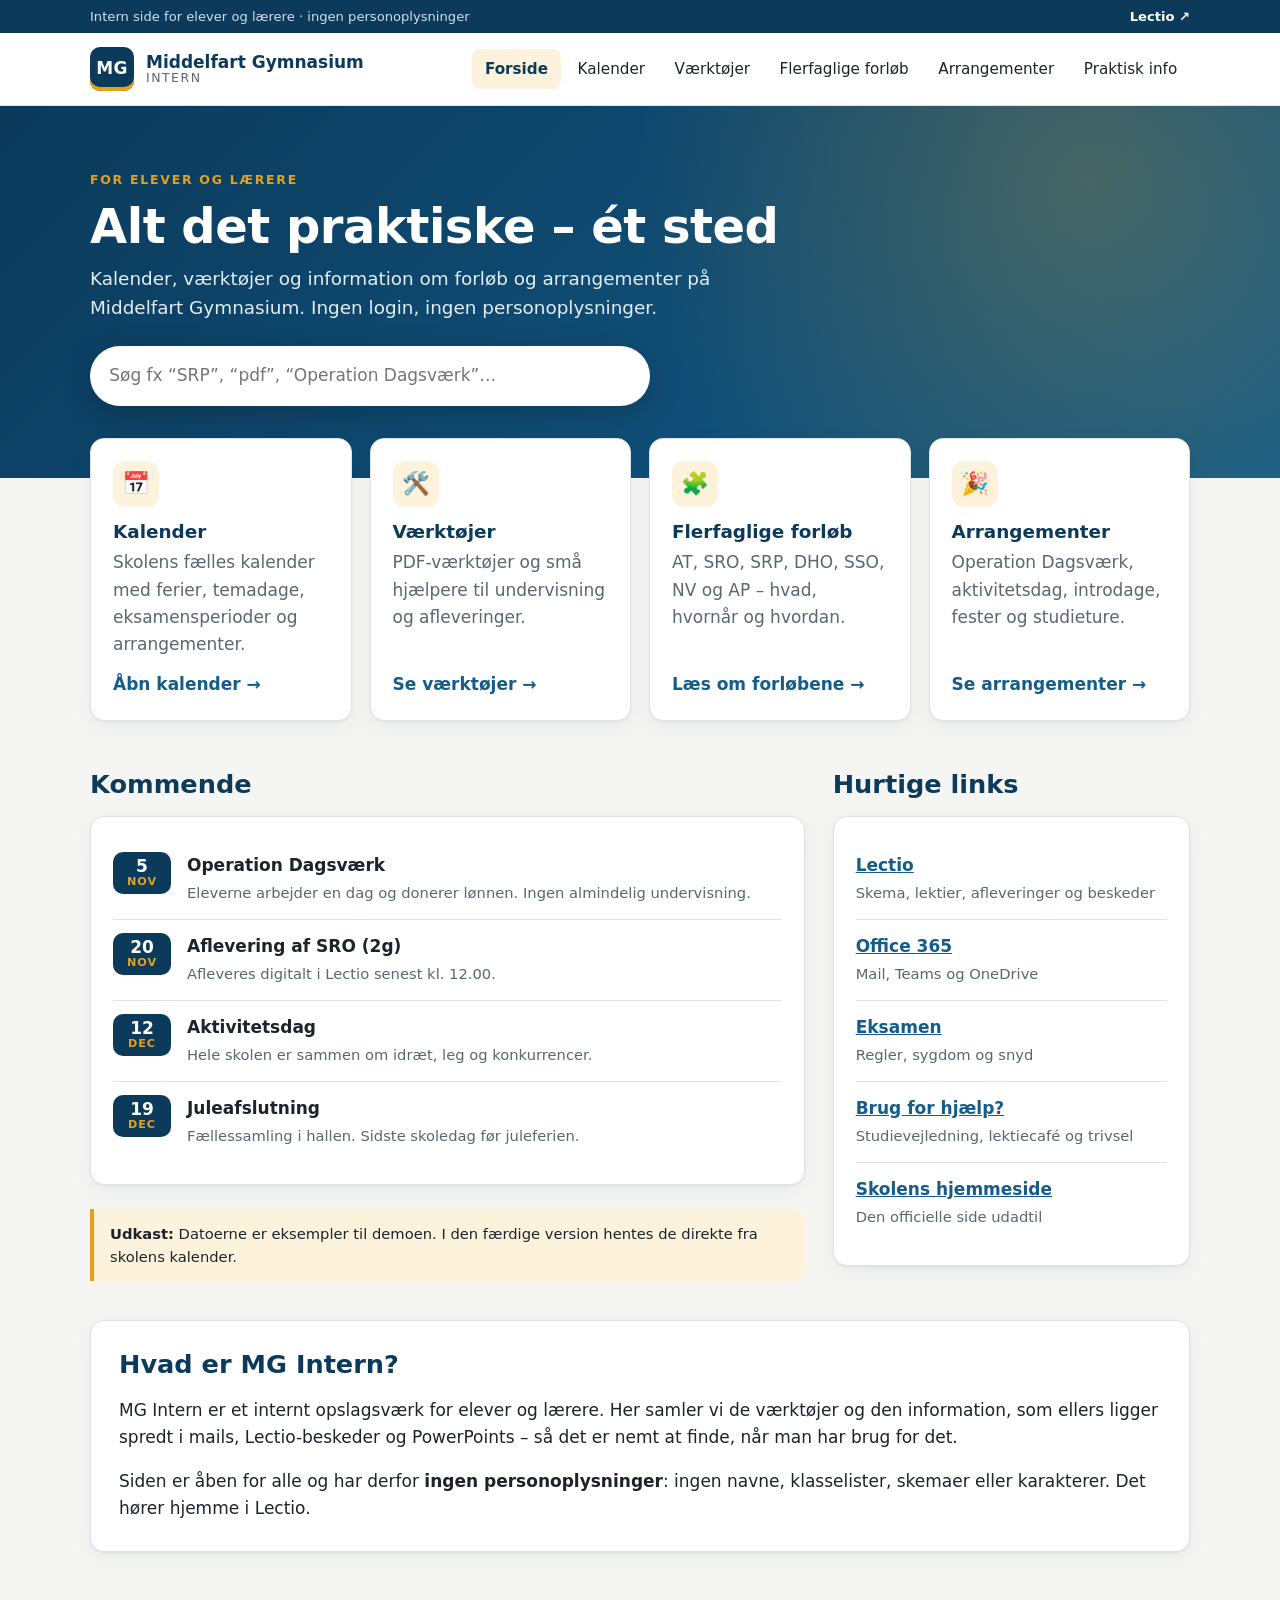
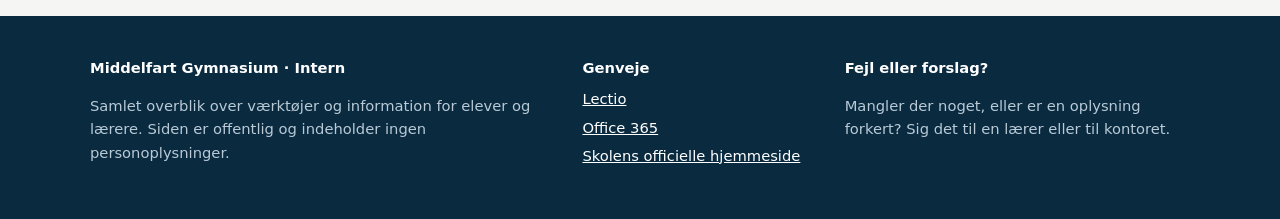
==== index.html @ ff239e22 "Tilføj MG Intern: statisk intern informations- og værktøjsside Forside med søgning, kalender (indlej" ====
<!doctype html>
<html lang="da">
<head>
  <meta charset="utf-8">
  <meta name="viewport" content="width=device-width, initial-scale=1">
  <title>MG Intern – Middelfart Gymnasium</title>
  <meta name="description" content="Intern overbliksside for elever og lærere på Middelfart Gymnasium.">
  <link rel="stylesheet" href="assets/style.css">
</head>
<body data-side="forside" data-root="">
  <div id="site-header"></div>

  <main>
    <section class="hero">
      <div class="wrap">
        <div class="kicker">For elever og lærere</div>
        <h1>Alt det praktiske – ét sted</h1>
        <p>Kalender, værktøjer og information om forløb og arrangementer på Middelfart Gymnasium. Ingen login, ingen personoplysninger.</p>
        <div class="soeg-boks">
          <input id="soeg" type="search" aria-label="Søg på siden" placeholder="Søg fx “SRP”, “pdf”, “Operation Dagsværk”…" autocomplete="off">
          <ul id="soeg-resultater" hidden></ul>
        </div>
      </div>
    </section>

    <div class="wrap">
      <div class="grid genveje">
        <a class="kort" href="sider/kalender.html">
          <div class="ikon" aria-hidden="true">📅</div>
          <h3>Kalender</h3>
          <p>Skolens fælles kalender med ferier, temadage, eksamensperioder og arrangementer.</p>
          <span class="mere">Åbn kalender →</span>
        </a>
        <a class="kort" href="sider/vaerktoejer.html">
          <div class="ikon" aria-hidden="true">🛠️</div>
          <h3>Værktøjer</h3>
          <p>PDF-værktøjer og små hjælpere til undervisning og afleveringer.</p>
          <span class="mere">Se værktøjer →</span>
        </a>
        <a class="kort" href="sider/forloeb.html">
          <div class="ikon" aria-hidden="true">🧩</div>
          <h3>Flerfaglige forløb</h3>
          <p>AT, SRO, SRP, DHO, SSO, NV og AP – hvad, hvornår og hvordan.</p>
          <span class="mere">Læs om forløbene →</span>
        </a>
        <a class="kort" href="sider/arrangementer.html">
          <div class="ikon" aria-hidden="true">🎉</div>
          <h3>Arrangementer</h3>
          <p>Operation Dagsværk, aktivitetsdag, introdage, fester og studieture.</p>
          <span class="mere">Se arrangementer →</span>
        </a>
      </div>

      <div class="to-kol" style="margin-top:8px">
        <section>
          <h2>Kommende</h2>
          <div class="kort">
            <ul class="liste">
              <li><div class="dato">5<small>nov</small></div><div><strong>Operation Dagsværk</strong><span>Eleverne arbejder en dag og donerer lønnen. Ingen almindelig undervisning.</span></div></li>
              <li><div class="dato">20<small>nov</small></div><div><strong>Aflevering af SRO (2g)</strong><span>Afleveres digitalt i Lectio senest kl. 12.00.</span></div></li>
              <li><div class="dato">12<small>dec</small></div><div><strong>Aktivitetsdag</strong><span>Hele skolen er sammen om idræt, leg og konkurrencer.</span></div></li>
              <li><div class="dato">19<small>dec</small></div><div><strong>Juleafslutning</strong><span>Fællessamling i hallen. Sidste skoledag før juleferien.</span></div></li>
            </ul>
          </div>
          <p class="udkast"><strong>Udkast:</strong> Datoerne er eksempler til demoen. I den færdige version hentes de direkte fra skolens kalender.</p>
        </section>

        <aside>
          <h2>Hurtige links</h2>
          <div class="kort">
            <ul class="liste">
              <li><div><strong><a data-link="lectio" href="#">Lectio</a></strong><span>Skema, lektier, afleveringer og beskeder</span></div></li>
              <li><div><strong><a data-link="office" href="#">Office 365</a></strong><span>Mail, Teams og OneDrive</span></div></li>
              <li><div><strong><a href="sider/praktisk.html#eksamen">Eksamen</a></strong><span>Regler, sygdom og snyd</span></div></li>
              <li><div><strong><a href="sider/praktisk.html#hjaelp">Brug for hjælp?</a></strong><span>Studievejledning, lektiecafé og trivsel</span></div></li>
              <li><div><strong><a data-link="skolensHjemmeside" href="#">Skolens hjemmeside</a></strong><span>Den officielle side udadtil</span></div></li>
            </ul>
          </div>
        </aside>
      </div>

      <section class="sektion">
        <h2>Hvad er MG Intern?</h2>
        <p>MG Intern er et internt opslagsværk for elever og lærere. Her samler vi de værktøjer og den information, som ellers ligger spredt i mails, Lectio-beskeder og PowerPoints – så det er nemt at finde, når man har brug for det.</p>
        <p>Siden er åben for alle og har derfor <strong>ingen personoplysninger</strong>: ingen navne, klasselister, skemaer eller karakterer. Det hører hjemme i Lectio.</p>
      </section>
    </div>
  </main>

  <div id="site-footer"></div>
  <script src="assets/config.js"></script>
  <script src="assets/site.js"></script>
</body>
</html>
---- assets/style.css ----
/* MG Intern – fælles styling. Farver samlet her, så de kan tilpasses skolens profil. */
:root {
  --primaer: #0b3a5b;      /* dyb blå */
  --primaer-2: #145c8a;
  --accent: #e4a11b;       /* varm gul accent */
  --accent-lys: #fdf3dd;
  --bg: #f5f6f4;
  --flade: #ffffff;
  --tekst: #1d2329;
  --daempet: #5b6670;
  --kant: #dfe3e6;
  --radius: 14px;
  --skygge: 0 1px 2px rgba(16, 35, 52, .06), 0 6px 20px rgba(16, 35, 52, .06);
  --font: system-ui, -apple-system, "Segoe UI", Roboto, "Helvetica Neue", Arial, sans-serif;
}

* { box-sizing: border-box; }
html { scroll-behavior: smooth; }
body {
  margin: 0;
  font-family: var(--font);
  font-size: 17px;
  line-height: 1.6;
  color: var(--tekst);
  background: var(--bg);
}
img { max-width: 100%; }
a { color: var(--primaer-2); }
a:hover { color: var(--primaer); }
h1, h2, h3 { line-height: 1.2; color: var(--primaer); }
h1 { font-size: clamp(2rem, 4vw, 3rem); margin: 0 0 .5rem; letter-spacing: -.01em; }
h2 { font-size: 1.6rem; margin: 2.5rem 0 1rem; }
h3 { font-size: 1.15rem; margin: 0 0 .4rem; }
:target { scroll-margin-top: 90px; }

.wrap { max-width: 1140px; margin: 0 auto; padding: 0 20px; }

/* Topbar + header */
.topbar { background: var(--primaer); color: #cfe0ec; font-size: .82rem; }
.topbar .wrap { display: flex; justify-content: space-between; gap: 1rem; padding-top: 6px; padding-bottom: 6px; }
.topbar a { color: #fff; text-decoration: none; font-weight: 600; }

.site-header {
  background: var(--flade);
  border-bottom: 1px solid var(--kant);
  position: sticky; top: 0; z-index: 10;
}
.header-inner { display: flex; align-items: center; justify-content: space-between; gap: 1rem; min-height: 72px; }
.brand { display: flex; align-items: center; gap: .75rem; text-decoration: none; color: var(--primaer); }
.brand-mark {
  display: grid; place-items: center;
  width: 44px; height: 44px; border-radius: 10px;
  background: var(--primaer); color: #fff; font-weight: 800; letter-spacing: .02em;
  box-shadow: inset 0 -4px 0 var(--accent);
}
.brand-text { display: flex; flex-direction: column; line-height: 1.1; }
.brand-text small { color: var(--daempet); font-size: .78rem; text-transform: uppercase; letter-spacing: .12em; }

nav ul { list-style: none; display: flex; gap: .25rem; margin: 0; padding: 0; }
nav a {
  display: block; padding: .5rem .8rem; border-radius: 8px;
  text-decoration: none; color: var(--tekst); font-weight: 500; font-size: .95rem;
}
nav a:hover { background: var(--bg); }
nav a[aria-current="page"] { color: var(--primaer); background: var(--accent-lys); font-weight: 700; }
.menu-toggle { display: none; }

@media (max-width: 900px) {
  .menu-toggle {
    display: block; background: var(--primaer); color: #fff; border: 0;
    padding: .55rem 1rem; border-radius: 8px; font: inherit; font-weight: 600; cursor: pointer;
  }
  nav { display: none; position: absolute; left: 0; right: 0; top: 100%; background: var(--flade); border-bottom: 1px solid var(--kant); }
  nav.open { display: block; }
  nav ul { flex-direction: column; padding: .5rem 20px 1rem; }
  .site-header .wrap { position: relative; }
  .topbar span { display: none; }
}

/* Hero */
.hero {
  background:
    radial-gradient(circle at 85% 20%, rgba(228,161,27,.25), transparent 40%),
    linear-gradient(135deg, var(--primaer), var(--primaer-2));
  color: #fff;
  padding: 64px 0 72px;
}
.hero h1 { color: #fff; }
.hero p { font-size: 1.15rem; max-width: 640px; color: #e2edf5; margin: 0 0 1.5rem; }
.hero.lille { padding: 40px 0 44px; }
.hero.lille p { margin-bottom: 0; }
.kicker { text-transform: uppercase; letter-spacing: .14em; font-size: .78rem; font-weight: 700; color: var(--accent); margin-bottom: .5rem; }

.soeg-boks { position: relative; max-width: 560px; }
.soeg-boks input {
  width: 100%; padding: 1rem 1.2rem; border-radius: 999px; border: 0;
  font: inherit; box-shadow: 0 8px 30px rgba(0,0,0,.2);
}
.soeg-boks input:focus { outline: 3px solid var(--accent); }
.soeg-boks ul {
  position: absolute; left: 0; right: 0; top: calc(100% + 8px); z-index: 5;
  list-style: none; margin: 0; padding: .4rem; background: var(--flade);
  border-radius: 12px; box-shadow: var(--skygge);
}
.soeg-boks li a, .soeg-boks li.tom { display: block; padding: .55rem .8rem; border-radius: 8px; color: var(--tekst); text-decoration: none; }
.soeg-boks li a:hover { background: var(--accent-lys); }
.soeg-boks li.tom { color: var(--daempet); }

main { padding-bottom: 64px; }

/* Kort */
.grid { display: grid; gap: 18px; grid-template-columns: repeat(auto-fill, minmax(250px, 1fr)); }
.grid.to { grid-template-columns: repeat(auto-fill, minmax(380px, 1fr)); }
@media (max-width: 480px) { .grid.to { grid-template-columns: 1fr; } }
.kort {
  background: var(--flade); border: 1px solid var(--kant); border-radius: var(--radius);
  padding: 22px; box-shadow: var(--skygge); display: flex; flex-direction: column;
}
.kort p { margin: 0 0 .8rem; color: var(--daempet); }
.kort p:last-child { margin-bottom: 0; }
a.kort { text-decoration: none; color: inherit; transition: transform .15s, border-color .15s; }
a.kort:hover { transform: translateY(-3px); border-color: var(--primaer-2); }
.kort .ikon {
  width: 46px; height: 46px; border-radius: 12px; display: grid; place-items: center;
  background: var(--accent-lys); font-size: 1.4rem; margin-bottom: .9rem;
}
.kort .mere { margin-top: auto; font-weight: 600; color: var(--primaer-2); }
.genveje { margin-top: -40px; }

.tag {
  display: inline-block; font-size: .75rem; font-weight: 700; letter-spacing: .04em;
  padding: .15rem .55rem; border-radius: 999px; background: var(--bg); color: var(--primaer);
  margin: 0 .3rem .5rem 0;
}
.tag.stx { background: #e3eef7; }
.tag.hf { background: #e7f3e8; color: #1f5b2a; }
.tag.alle { background: var(--accent-lys); color: #7a5300; }

/* Indhold */
.sektion { background: var(--flade); border: 1px solid var(--kant); border-radius: var(--radius); padding: 28px; margin-top: 24px; box-shadow: var(--skygge); }
.sektion h2 { margin-top: 0; }
.sektion > :last-child { margin-bottom: 0; }
.to-kol { display: grid; grid-template-columns: 2fr 1fr; gap: 28px; }
@media (max-width: 800px) { .to-kol { grid-template-columns: 1fr; } }
.faktaboks { background: var(--accent-lys); border-radius: 12px; padding: 18px 20px; font-size: .95rem; }
.faktaboks h3 { margin-bottom: .6rem; }
.faktaboks dl { margin: 0; display: grid; grid-template-columns: auto 1fr; gap: .3rem 1rem; }
.faktaboks dt { font-weight: 700; }
.faktaboks dd { margin: 0; }
ol.trin { counter-reset: trin; list-style: none; padding: 0; }
ol.trin li { counter-increment: trin; position: relative; padding-left: 2.6rem; margin-bottom: .8rem; }
ol.trin li::before {
  content: counter(trin); position: absolute; left: 0; top: 0;
  width: 1.8rem; height: 1.8rem; border-radius: 50%; display: grid; place-items: center;
  background: var(--primaer); color: #fff; font-size: .85rem; font-weight: 700;
}

.side-nav { display: flex; flex-wrap: wrap; gap: .5rem; margin: 24px 0 0; padding: 0; list-style: none; }
.side-nav a {
  display: block; padding: .4rem .9rem; border-radius: 999px; background: var(--flade);
  border: 1px solid var(--kant); text-decoration: none; font-size: .9rem; color: var(--tekst);
}
.side-nav a:hover { border-color: var(--primaer-2); }

.knap {
  display: inline-block; background: var(--accent); color: #241a00; font-weight: 700;
  padding: .7rem 1.2rem; border-radius: 10px; text-decoration: none;
}
.knap:hover { background: #f0b336; color: #241a00; }
.knap.sekundaer { background: var(--primaer); color: #fff; }
.knap.sekundaer:hover { background: var(--primaer-2); color: #fff; }

.udkast {
  border-left: 4px solid var(--accent); background: var(--accent-lys);
  padding: .8rem 1rem; border-radius: 0 10px 10px 0; font-size: .92rem; margin-top: 24px;
}

/* Tidslinje / kommende */
.liste { list-style: none; margin: 0; padding: 0; }
.liste li { display: flex; gap: 1rem; align-items: flex-start; padding: .8rem 0; border-bottom: 1px solid var(--kant); }
.liste li:last-child { border-bottom: 0; }
.dato {
  flex: 0 0 58px; text-align: center; border-radius: 10px; background: var(--primaer); color: #fff;
  padding: .35rem 0; line-height: 1.1; font-weight: 700;
}
.dato small { display: block; font-size: .7rem; text-transform: uppercase; letter-spacing: .08em; color: var(--accent); }
.liste strong { display: block; }
.liste span { color: var(--daempet); font-size: .92rem; }

/* Kalender */
.kalender-ramme { border-radius: var(--radius); overflow: hidden; border: 1px solid var(--kant); background: var(--flade); box-shadow: var(--skygge); }
.kalender-ramme iframe { display: block; width: 100%; height: 75vh; min-height: 560px; border: 0; }
.kalender-bar { display: flex; flex-wrap: wrap; justify-content: space-between; align-items: center; gap: 1rem; margin: 24px 0 16px; }

/* Footer */
.site-footer { background: #0a2a40; color: #b9cad6; padding: 40px 0; font-size: .92rem; }
.site-footer strong { color: #fff; display: block; margin-bottom: .5rem; }
.site-footer a { color: #fff; }
.site-footer ul { list-style: none; padding: 0; margin: 0; }
.site-footer li { margin-bottom: .3rem; }
.footer-grid { display: grid; grid-template-columns: 2fr 1fr 1.5fr; gap: 32px; }
@media (max-width: 800px) { .footer-grid { grid-template-columns: 1fr; } }
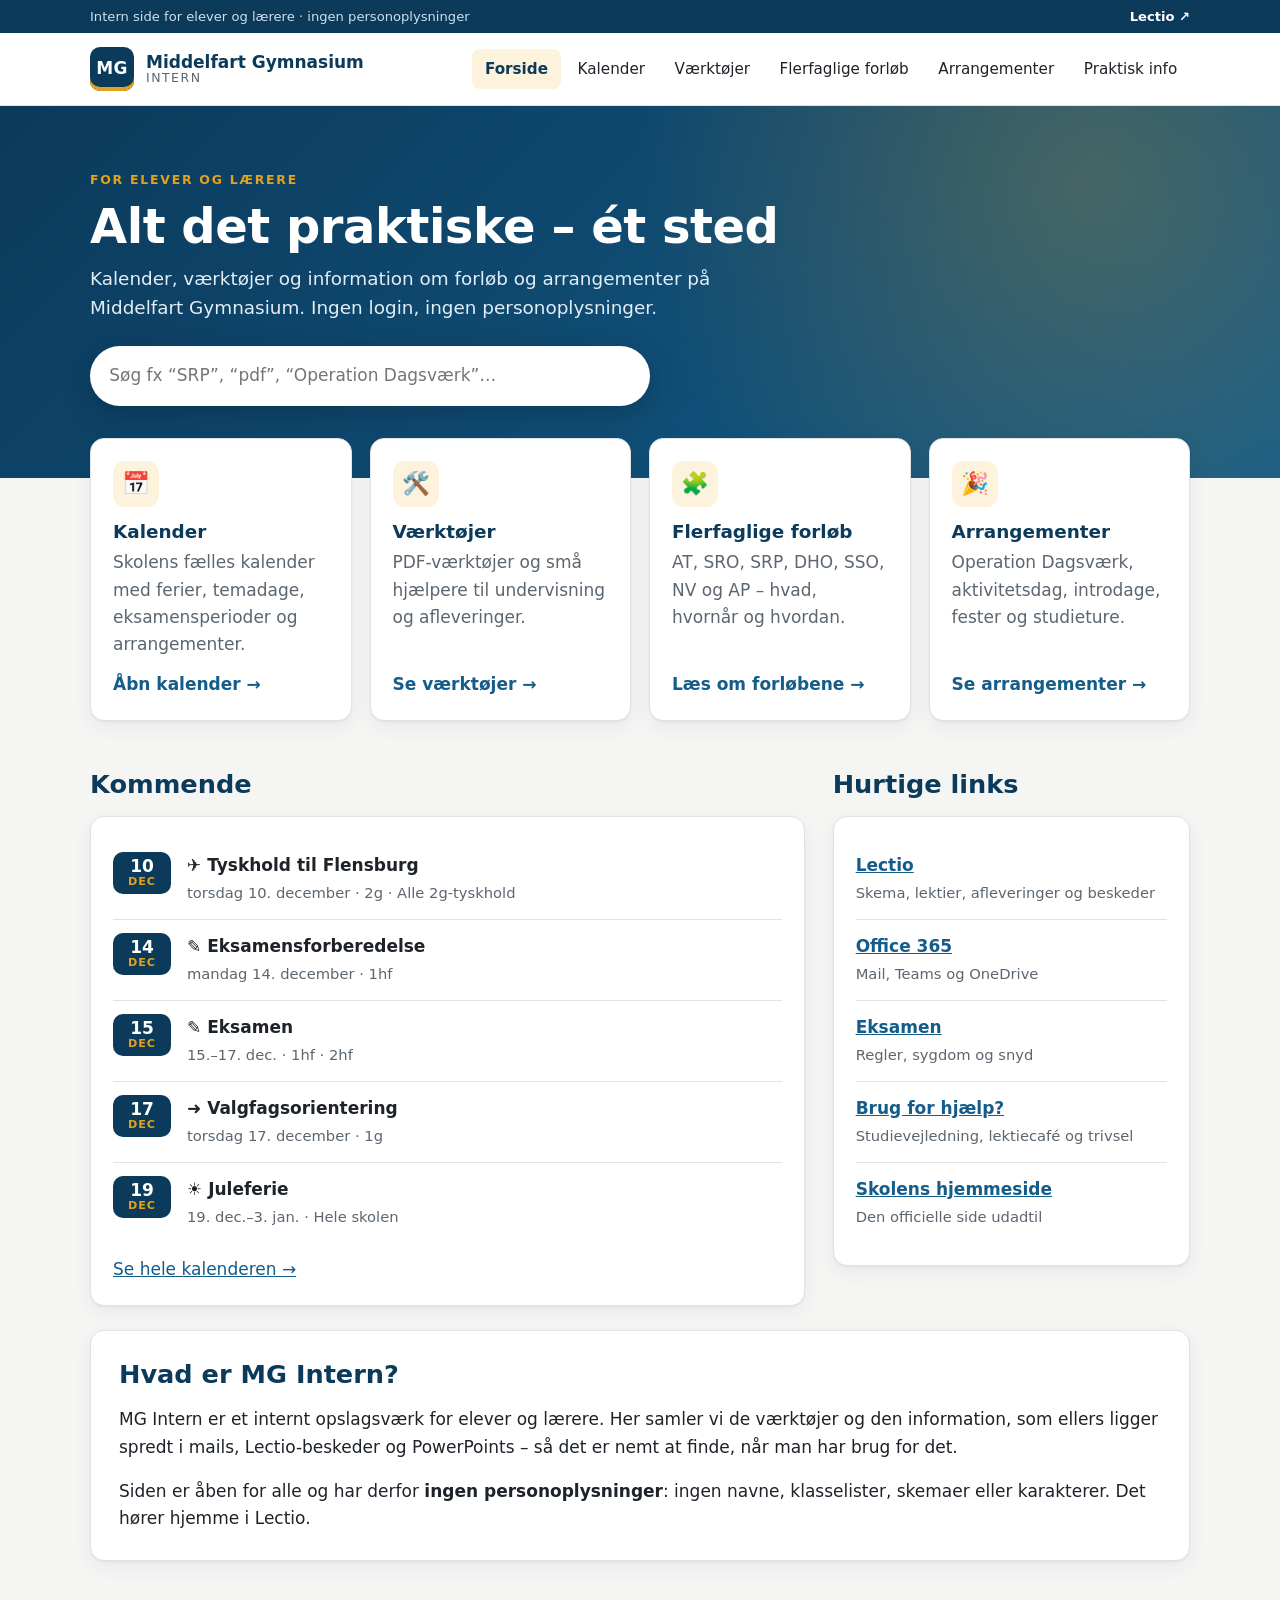
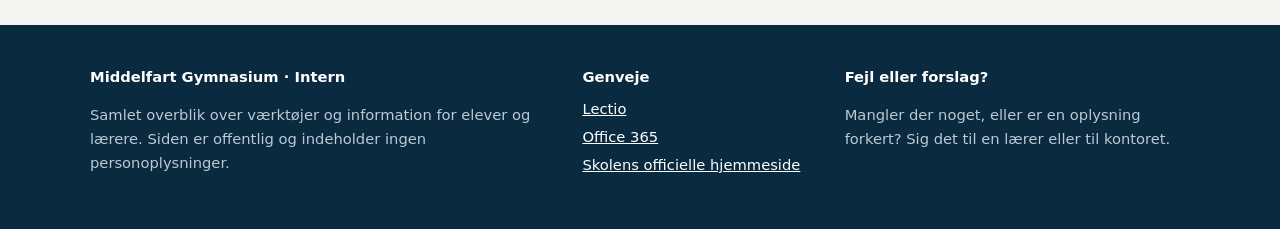
==== commit 6153d581: "Byg skolekalenderen ind i siden i stedet for iframe Kalenderen vises nu i MG Interns eget design ud " ====
--- a/index.html
+++ b/index.html
@@ -55,14 +55,9 @@
         <section>
           <h2>Kommende</h2>
           <div class="kort">
-            <ul class="liste">
-              <li><div class="dato">5<small>nov</small></div><div><strong>Operation Dagsværk</strong><span>Eleverne arbejder en dag og donerer lønnen. Ingen almindelig undervisning.</span></div></li>
-              <li><div class="dato">20<small>nov</small></div><div><strong>Aflevering af SRO (2g)</strong><span>Afleveres digitalt i Lectio senest kl. 12.00.</span></div></li>
-              <li><div class="dato">12<small>dec</small></div><div><strong>Aktivitetsdag</strong><span>Hele skolen er sammen om idræt, leg og konkurrencer.</span></div></li>
-              <li><div class="dato">19<small>dec</small></div><div><strong>Juleafslutning</strong><span>Fællessamling i hallen. Sidste skoledag før juleferien.</span></div></li>
-            </ul>
+            <ul class="liste" data-kal-kommende="5"></ul>
+            <p style="margin:.8rem 0 0"><a href="sider/kalender.html">Se hele kalenderen →</a></p>
           </div>
-          <p class="udkast"><strong>Udkast:</strong> Datoerne er eksempler til demoen. I den færdige version hentes de direkte fra skolens kalender.</p>
         </section>
 
         <aside>
@@ -89,6 +84,8 @@
 
   <div id="site-footer"></div>
   <script src="assets/config.js"></script>
+  <script src="assets/kalender-data.js"></script>
   <script src="assets/site.js"></script>
+  <script src="assets/kalender.js"></script>
 </body>
 </html>
--- a/assets/style.css
+++ b/assets/style.css
@@ -200,3 +200,81 @@
 .site-footer li { margin-bottom: .3rem; }
 .footer-grid { display: grid; grid-template-columns: 2fr 1fr 1.5fr; gap: 32px; }
 @media (max-width: 800px) { .footer-grid { grid-template-columns: 1fr; } }
+
+/* Kalender */
+.kal-panel {
+  background: var(--flade); border: 1px solid var(--kant); border-radius: var(--radius);
+  padding: 18px 22px; margin-top: 24px; box-shadow: var(--skygge);
+
+}
+.kal-raekke { display: flex; flex-wrap: wrap; align-items: center; gap: .5rem 1rem; margin-bottom: .7rem; }
+.kal-label { font-size: .75rem; font-weight: 700; text-transform: uppercase; letter-spacing: .1em; color: var(--daempet); width: 3rem; }
+.kal-knapper { display: flex; flex-wrap: wrap; gap: .35rem; }
+.kal-knapper button {
+  font: inherit; font-size: .88rem; padding: .35rem .8rem; border-radius: 999px; cursor: pointer;
+  border: 1px solid var(--kant); background: var(--flade); color: var(--tekst);
+}
+.kal-knapper button:hover { border-color: var(--primaer-2); }
+.kal-knapper button[aria-pressed="true"] { background: var(--primaer); border-color: var(--primaer); color: #fff; font-weight: 600; }
+.kal-visning { margin-left: auto; }
+.kal-typer button { font-size: .8rem; }
+.kal-typer button[aria-pressed="true"] { background: var(--f); border-color: var(--k); color: var(--tekst); }
+.kal-typer button[aria-pressed="false"] { opacity: .55; text-decoration: line-through; }
+.kal-bund { justify-content: space-between; margin-bottom: 0; }
+.kal-check { font-size: .9rem; display: flex; gap: .4rem; align-items: center; cursor: pointer; }
+.kal-handlinger .knap { border: 0; cursor: pointer; font: inherit; font-weight: 700; font-size: .85rem; padding: .5rem .9rem; }
+.kal-status { margin: .8rem 0 0; padding-top: .7rem; border-top: 1px solid var(--kant); font-size: .92rem; color: var(--daempet); }
+.kal-status strong { color: var(--tekst); }
+@media (max-width: 700px) {
+  .kal-panel { padding: 14px; }
+  .kal-label { width: 100%; }
+  .kal-visning { margin-left: 0; }
+}
+
+.kal-forbi-knap, .kal-maanedbar button {
+  font: inherit; font-size: .9rem; cursor: pointer; border-radius: 999px;
+  border: 1px dashed var(--kant); background: transparent; color: var(--primaer-2); padding: .45rem 1rem; margin-top: 20px;
+}
+.kal-maaned h2 { margin: 2rem 0 .6rem; font-size: 1.35rem; }
+.kal-noter { margin: -.2rem 0 .6rem; color: var(--daempet); font-size: .9rem; font-style: italic; }
+.kal-liste { list-style: none; margin: 0; padding: 0; background: var(--flade); border: 1px solid var(--kant); border-radius: var(--radius); overflow: hidden; box-shadow: var(--skygge); }
+.kal-liste li {
+  display: grid; grid-template-columns: 54px 1fr auto; gap: 1rem; align-items: center;
+  padding: .7rem 1rem .7rem .8rem; border-bottom: 1px solid var(--kant); border-left: 5px solid var(--k);
+}
+.kal-liste li:last-child { border-bottom: 0; }
+.kal-liste li.forbi { opacity: .5; }
+.kal-liste li.nu { background: var(--accent-lys); }
+.kal-dag { text-align: center; line-height: 1.05; }
+.kal-dag strong { display: block; font-size: 1.35rem; color: var(--primaer); }
+.kal-dag small { text-transform: uppercase; font-size: .7rem; letter-spacing: .08em; color: var(--daempet); }
+.kal-tekst strong { display: block; }
+.kal-tekst span { font-size: .88rem; color: var(--daempet); }
+.kal-type { font-size: .72rem; font-weight: 600; padding: .2rem .6rem; border-radius: 999px; background: var(--f); color: var(--tekst); white-space: nowrap; }
+@media (max-width: 600px) { .kal-type { display: none; } .kal-liste li { grid-template-columns: 44px 1fr; } }
+.kal-tom { color: var(--daempet); margin-top: 2rem; }
+
+.kal-maanedbar { display: flex; align-items: center; gap: .6rem; margin: 1.5rem 0 .8rem; }
+.kal-maanedbar h2 { margin: 0; min-width: 11rem; text-align: center; font-size: 1.35rem; }
+.kal-maanedbar button { margin: 0; border-style: solid; padding: .35rem .85rem; }
+.kal-idag-knap { margin-left: auto !important; }
+.kal-gitter { background: var(--flade); border: 1px solid var(--kant); border-radius: var(--radius); overflow: hidden; box-shadow: var(--skygge); }
+.kal-ugedage, .kal-uge { display: grid; grid-template-columns: repeat(5, 1fr) .55fr .55fr; }
+.kal-ugedage div { padding: .5rem; font-size: .75rem; font-weight: 700; text-transform: uppercase; letter-spacing: .08em; color: var(--daempet); border-bottom: 1px solid var(--kant); }
+.kal-celle { min-height: 110px; padding: .35rem; border-right: 1px solid var(--kant); border-bottom: 1px solid var(--kant); overflow: hidden; }
+.kal-uge:last-child .kal-celle { border-bottom: 0; }
+.kal-celle:nth-child(7) { border-right: 0; }
+.kal-celle.weekend { background: #fafbfa; }
+.kal-celle.anden { background: var(--bg); }
+.kal-celle.anden .kal-nr { opacity: .35; }
+.kal-nr { display: inline-block; font-size: .8rem; font-weight: 700; color: var(--daempet); margin-bottom: .2rem; padding: 0 .3rem; border-radius: 6px; }
+.kal-celle.idag .kal-nr { background: var(--accent); color: #241a00; }
+.kal-chip {
+  font-size: .74rem; line-height: 1.25; padding: .2rem .4rem; margin-bottom: .2rem; border-radius: 6px;
+  background: var(--f); border-left: 3px solid var(--k);
+}
+.kal-chip em { font-style: normal; opacity: .7; font-size: .68rem; }
+@media (max-width: 700px) {
+  .kal-gitter { overflow-x: auto; }
+  .kal-ugedage, .kal-uge { min-width: 640px; }
+}
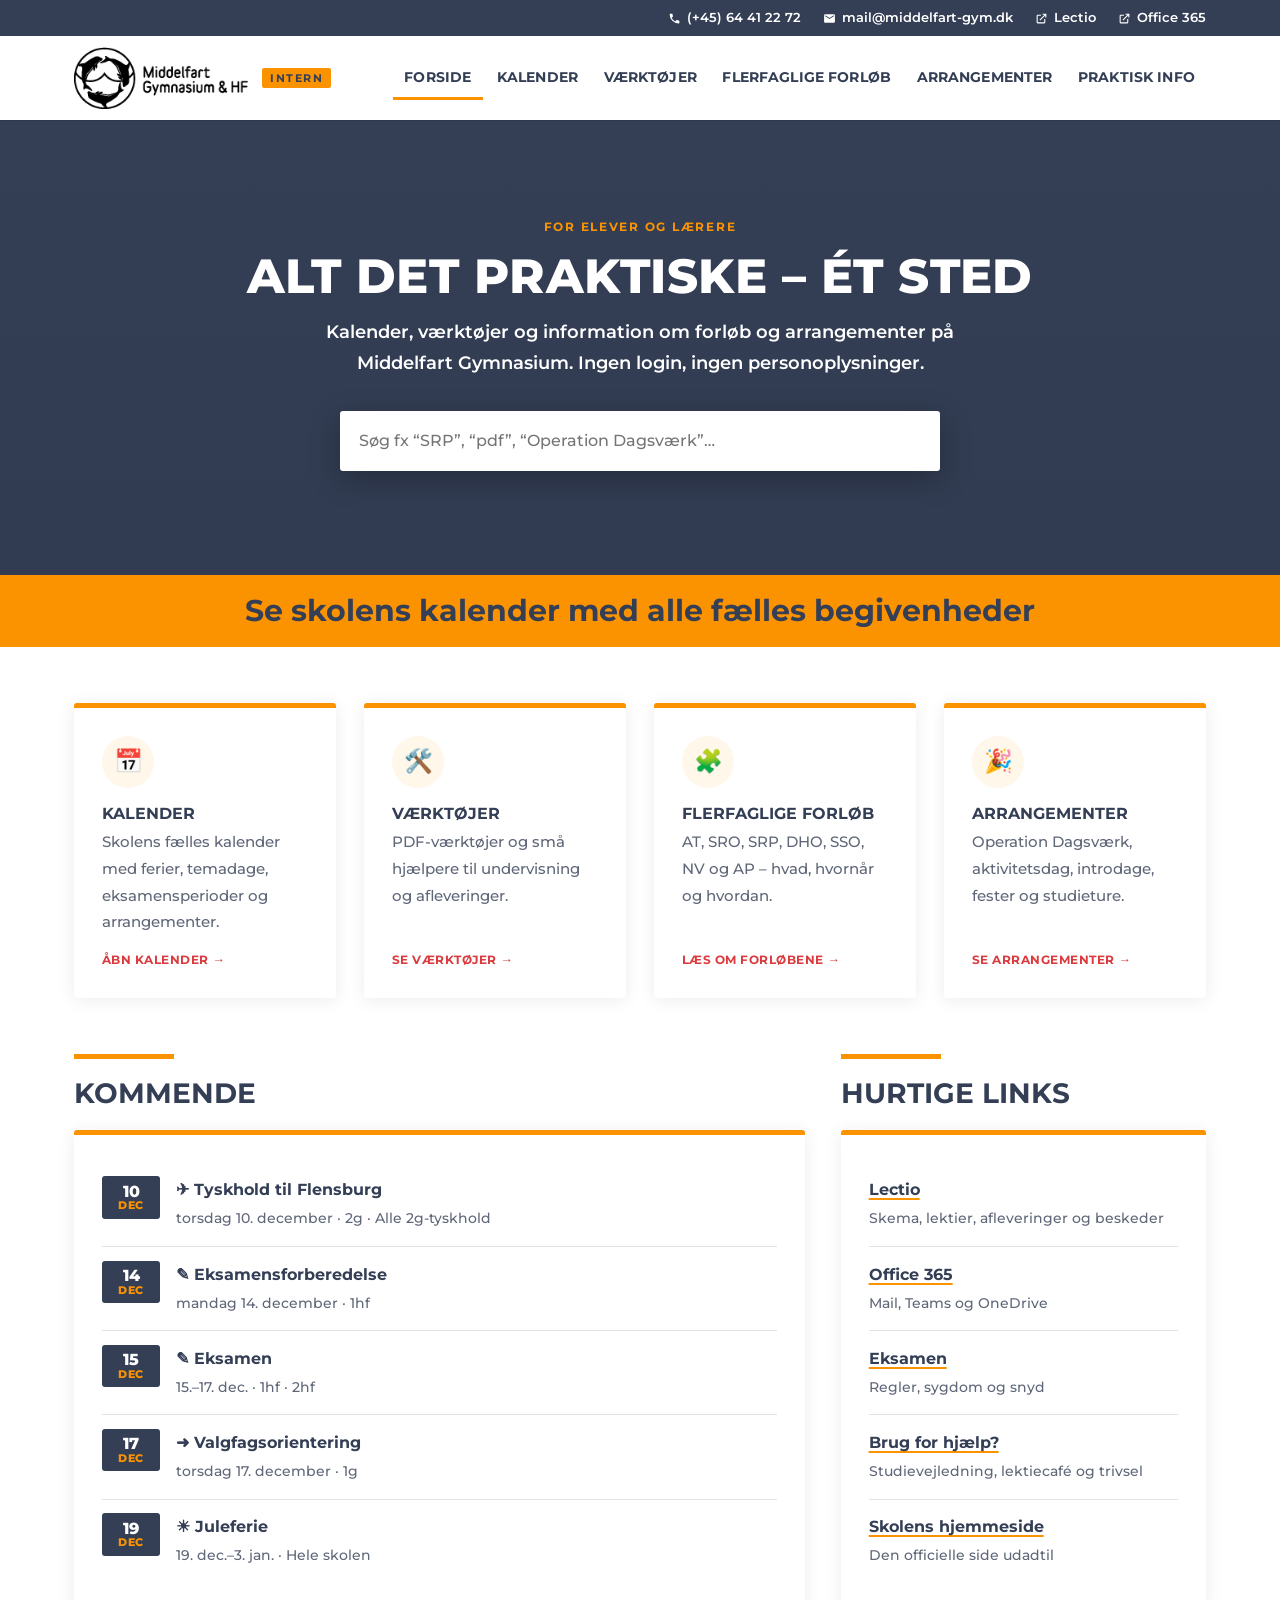
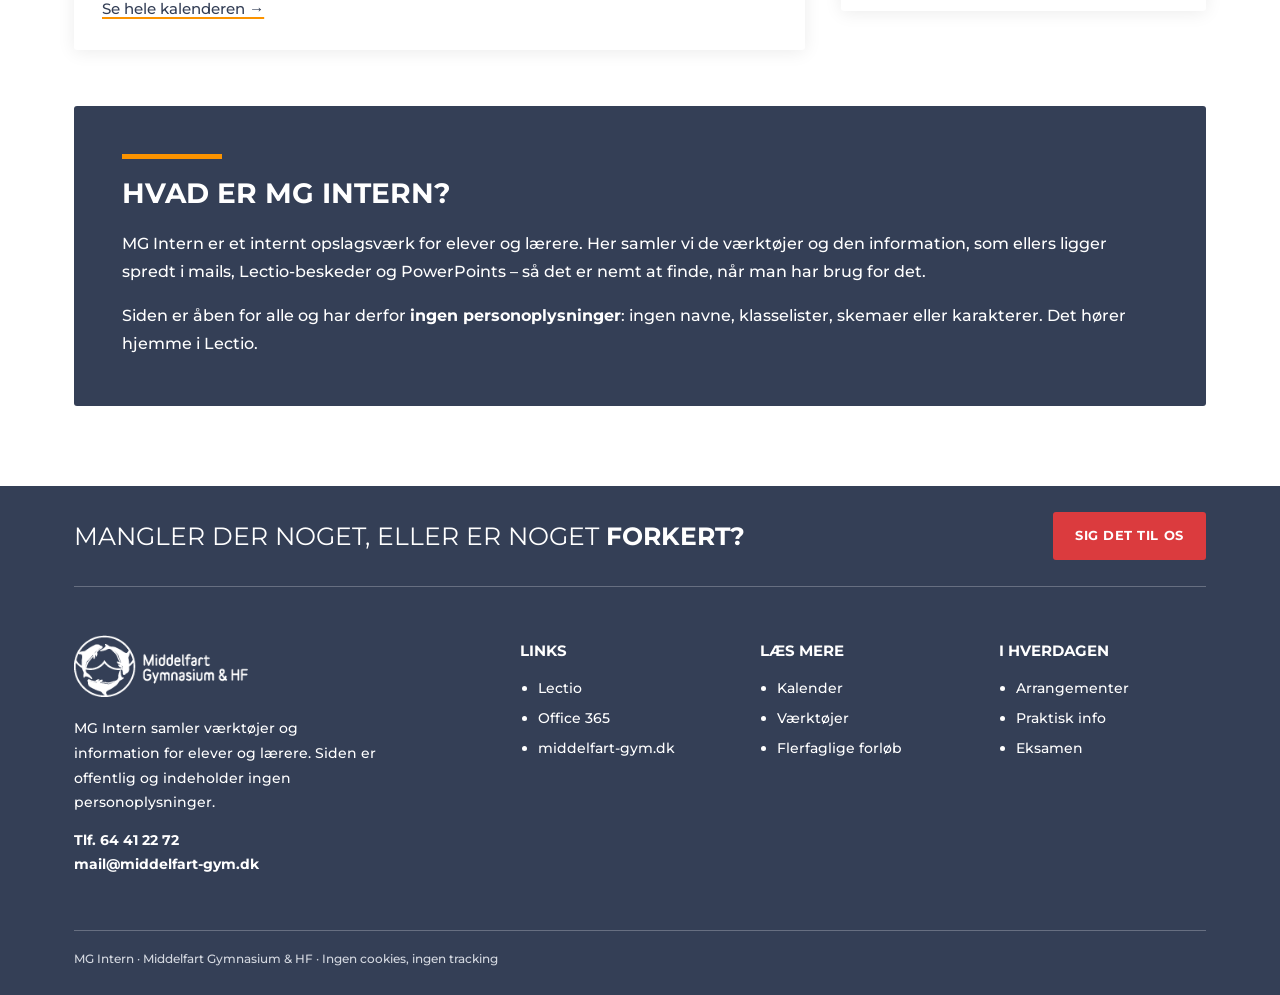
==== commit f6cbb813: "Giv siden middelfart-gym.dk's udseende Logo, Montserrat (lokal, OFL), skolens farver, versalmenu, to" ====
--- a/index.html
+++ b/index.html
@@ -22,6 +22,8 @@
         </div>
       </div>
     </section>
+
+    <a class="baand" href="sider/kalender.html"><div class="wrap"><strong>Se skolens kalender med alle fælles begivenheder</strong></div></a>
 
     <div class="wrap">
       <div class="grid genveje">
@@ -74,7 +76,7 @@
         </aside>
       </div>
 
-      <section class="sektion">
+      <section class="sektion blaa">
         <h2>Hvad er MG Intern?</h2>
         <p>MG Intern er et internt opslagsværk for elever og lærere. Her samler vi de værktøjer og den information, som ellers ligger spredt i mails, Lectio-beskeder og PowerPoints – så det er nemt at finde, når man har brug for det.</p>
         <p>Siden er åben for alle og har derfor <strong>ingen personoplysninger</strong>: ingen navne, klasselister, skemaer eller karakterer. Det hører hjemme i Lectio.</p>
--- a/assets/style.css
+++ b/assets/style.css
@@ -1,17 +1,33 @@
-/* MG Intern – fælles styling. Farver samlet her, så de kan tilpasses skolens profil. */
+/* MG Intern – fælles styling.
+   Udseendet følger middelfart-gym.dk: Montserrat, mørkeblå/orange/rød, store versal-overskrifter
+   med en orange streg over. Farver samlet her som CSS-variabler. */
+
+/* Montserrat (SIL Open Font License, se assets/fonts/OFL-Montserrat.txt) – ligger lokalt, ingen eksterne fonte. */
+@font-face {
+  font-family: "Montserrat"; font-style: normal; font-weight: 400 800; font-display: swap;
+  src: url("fonts/montserrat.woff2") format("woff2");
+}
+@font-face {
+  font-family: "Montserrat"; font-style: italic; font-weight: 400 800; font-display: swap;
+  src: url("fonts/montserrat-italic.woff2") format("woff2");
+}
+
 :root {
-  --primaer: #0b3a5b;      /* dyb blå */
-  --primaer-2: #145c8a;
-  --accent: #e4a11b;       /* varm gul accent */
-  --accent-lys: #fdf3dd;
-  --bg: #f5f6f4;
+  --primaer: #343f56;      /* MG mørkeblå */
+  --primaer-2: #4a5873;
+  --primaer-moerk: #2b3447;
+  --accent: #fb9300;       /* MG orange */
+  --accent-lys: #fff8ea;   /* MG creme */
+  --roed: #db3b3e;         /* MG rød (lidt mørkere end #f54748 af hensyn til kontrast) */
+  --roed-hover: #c22f32;
+  --bg: #ffffff;
   --flade: #ffffff;
-  --tekst: #1d2329;
-  --daempet: #5b6670;
-  --kant: #dfe3e6;
-  --radius: 14px;
-  --skygge: 0 1px 2px rgba(16, 35, 52, .06), 0 6px 20px rgba(16, 35, 52, .06);
-  --font: system-ui, -apple-system, "Segoe UI", Roboto, "Helvetica Neue", Arial, sans-serif;
+  --tekst: #343f56;
+  --daempet: #5f6778;
+  --kant: #e2e2e2;
+  --radius: 3px;
+  --skygge: 0 2px 18px rgba(0, 0, 0, .08);
+  --font: "Montserrat", Helvetica, Arial, Lucida, sans-serif;
 }
 
 * { box-sizing: border-box; }
@@ -19,187 +35,234 @@
 body {
   margin: 0;
   font-family: var(--font);
-  font-size: 17px;
-  line-height: 1.6;
+  font-size: 16px;
+  font-weight: 500;
+  line-height: 1.75;
   color: var(--tekst);
   background: var(--bg);
 }
 img { max-width: 100%; }
-a { color: var(--primaer-2); }
-a:hover { color: var(--primaer); }
-h1, h2, h3 { line-height: 1.2; color: var(--primaer); }
-h1 { font-size: clamp(2rem, 4vw, 3rem); margin: 0 0 .5rem; letter-spacing: -.01em; }
-h2 { font-size: 1.6rem; margin: 2.5rem 0 1rem; }
-h3 { font-size: 1.15rem; margin: 0 0 .4rem; }
-:target { scroll-margin-top: 90px; }
-
-.wrap { max-width: 1140px; margin: 0 auto; padding: 0 20px; }
+a { color: var(--primaer); text-decoration-color: var(--accent); text-decoration-thickness: 2px; text-underline-offset: 3px; }
+a:hover { color: var(--roed); }
+h1, h2, h3 { line-height: 1.2; color: var(--primaer); font-weight: 700; }
+h1 { font-size: clamp(2rem, 4.5vw, 3rem); margin: 0 0 .75rem; text-transform: uppercase; letter-spacing: .01em; }
+h2 { font-size: clamp(1.4rem, 2.6vw, 1.75rem); margin: 3rem 0 1.2rem; text-transform: uppercase; }
+h2::before {
+  content: ""; display: block; width: 100px; height: 5px; background: var(--accent); margin-bottom: 1.1rem;
+}
+h3 { font-size: 1.1rem; margin: 0 0 .4rem; }
+:target { scroll-margin-top: 100px; }
+:focus-visible { outline: 3px solid var(--accent); outline-offset: 2px; }
+
+.wrap { max-width: 1180px; margin: 0 auto; padding: 0 24px; }
 
 /* Topbar + header */
-.topbar { background: var(--primaer); color: #cfe0ec; font-size: .82rem; }
-.topbar .wrap { display: flex; justify-content: space-between; gap: 1rem; padding-top: 6px; padding-bottom: 6px; }
-.topbar a { color: #fff; text-decoration: none; font-weight: 600; }
+.topbar { background: var(--primaer); color: #fff; font-size: .8rem; font-weight: 600; }
+.topbar .wrap { display: flex; justify-content: flex-end; flex-wrap: wrap; gap: .3rem 1.4rem; padding-top: 7px; padding-bottom: 7px; }
+.topbar a { color: #fff; text-decoration: none; display: inline-flex; align-items: center; gap: .35rem; }
+.topbar a:hover { color: var(--accent); }
+.topbar svg { width: 13px; height: 13px; fill: currentColor; }
 
 .site-header {
   background: var(--flade);
-  border-bottom: 1px solid var(--kant);
+  box-shadow: 0 1px 0 rgba(0,0,0,.1);
   position: sticky; top: 0; z-index: 10;
 }
-.header-inner { display: flex; align-items: center; justify-content: space-between; gap: 1rem; min-height: 72px; }
-.brand { display: flex; align-items: center; gap: .75rem; text-decoration: none; color: var(--primaer); }
-.brand-mark {
-  display: grid; place-items: center;
-  width: 44px; height: 44px; border-radius: 10px;
-  background: var(--primaer); color: #fff; font-weight: 800; letter-spacing: .02em;
-  box-shadow: inset 0 -4px 0 var(--accent);
-}
-.brand-text { display: flex; flex-direction: column; line-height: 1.1; }
-.brand-text small { color: var(--daempet); font-size: .78rem; text-transform: uppercase; letter-spacing: .12em; }
-
-nav ul { list-style: none; display: flex; gap: .25rem; margin: 0; padding: 0; }
+.header-inner { display: flex; align-items: center; justify-content: space-between; gap: 1rem; min-height: 84px; }
+.brand { display: flex; align-items: center; gap: .9rem; text-decoration: none; color: var(--primaer); }
+.brand img { display: block; height: 62px; width: auto; }
+.brand-tag {
+  font-size: .68rem; font-weight: 700; letter-spacing: .14em; text-transform: uppercase;
+  color: var(--primaer); background: var(--accent); padding: .15rem .5rem; border-radius: 2px; line-height: 1.4;
+}
+
+nav ul { list-style: none; display: flex; gap: .2rem; margin: 0; padding: 0; }
 nav a {
-  display: block; padding: .5rem .8rem; border-radius: 8px;
-  text-decoration: none; color: var(--tekst); font-weight: 500; font-size: .95rem;
-}
-nav a:hover { background: var(--bg); }
-nav a[aria-current="page"] { color: var(--primaer); background: var(--accent-lys); font-weight: 700; }
+  display: block; padding: .5rem .7rem;
+  text-decoration: none; color: var(--primaer); font-weight: 700; font-size: .88rem;
+  text-transform: uppercase; letter-spacing: .01em;
+  border-bottom: 3px solid transparent;
+}
+nav a:hover { color: var(--accent); }
+nav a[aria-current="page"] { border-bottom-color: var(--accent); }
 .menu-toggle { display: none; }
 
-@media (max-width: 900px) {
+@media (max-width: 1080px) {
   .menu-toggle {
-    display: block; background: var(--primaer); color: #fff; border: 0;
-    padding: .55rem 1rem; border-radius: 8px; font: inherit; font-weight: 600; cursor: pointer;
+    display: grid; place-items: center; width: 44px; height: 44px;
+    background: transparent; color: var(--primaer); border: 0; padding: 0; cursor: pointer;
   }
-  nav { display: none; position: absolute; left: 0; right: 0; top: 100%; background: var(--flade); border-bottom: 1px solid var(--kant); }
+  .menu-toggle svg { width: 30px; height: 30px; fill: currentColor; }
+  nav {
+    display: none; position: absolute; left: 0; right: 0; top: 100%; background: var(--flade);
+    border-top: 3px solid var(--accent); box-shadow: 0 6px 18px rgba(0,0,0,.12);
+  }
   nav.open { display: block; }
-  nav ul { flex-direction: column; padding: .5rem 20px 1rem; }
+  nav ul { flex-direction: column; padding: .6rem 24px 1rem; gap: 0; }
+  nav li + li { border-top: 1px solid var(--kant); }
+  nav a { padding: .75rem 0; border-bottom: 0; }
+  nav a[aria-current="page"] { color: var(--accent); }
   .site-header .wrap { position: relative; }
-  .topbar span { display: none; }
-}
-
-/* Hero */
+}
+@media (max-width: 480px) {
+  .brand img { height: 52px; }
+  .topbar .wrap { justify-content: center; }
+  .topbar .kun-bred { display: none; }
+}
+
+/* Hero – ingen fotos af personer, derfor MG-blå flade */
 .hero {
   background:
-    radial-gradient(circle at 85% 20%, rgba(228,161,27,.25), transparent 40%),
-    linear-gradient(135deg, var(--primaer), var(--primaer-2));
+    linear-gradient(rgba(43,52,71,.0), rgba(43,52,71,.35)),
+    var(--primaer);
   color: #fff;
-  padding: 64px 0 72px;
-}
-.hero h1 { color: #fff; }
-.hero p { font-size: 1.15rem; max-width: 640px; color: #e2edf5; margin: 0 0 1.5rem; }
-.hero.lille { padding: 40px 0 44px; }
-.hero.lille p { margin-bottom: 0; }
-.kicker { text-transform: uppercase; letter-spacing: .14em; font-size: .78rem; font-weight: 700; color: var(--accent); margin-bottom: .5rem; }
-
-.soeg-boks { position: relative; max-width: 560px; }
+  padding: 96px 0 104px;
+  text-align: center;
+}
+.hero h1 { color: #fff; font-weight: 800; }
+.hero p { font-size: 1.1rem; font-weight: 600; max-width: 720px; color: #fff; margin: 0 auto 2rem; }
+.hero .soeg-boks { margin: 0 auto; }
+.hero.lille { padding: 56px 0 60px; text-align: left; }
+.hero.lille p { margin: 0; }
+.hero.lille h1::before { content: ""; display: block; width: 100px; height: 5px; background: var(--accent); margin-bottom: 1.2rem; }
+.kicker { text-transform: uppercase; letter-spacing: .14em; font-size: .78rem; font-weight: 700; color: var(--accent); margin-bottom: .6rem; }
+
+/* Orange bånd som "Se vores magasin…" på middelfart-gym.dk */
+.baand { display: block; background: var(--accent); color: var(--primaer); text-align: center; text-decoration: none; padding: 16px 0; }
+.baand strong { font-size: clamp(1.15rem, 2.6vw, 1.9rem); font-weight: 700; line-height: 1.3; }
+.baand:hover { background: #ffa21f; color: var(--primaer); }
+
+.soeg-boks { position: relative; max-width: 600px; text-align: left; }
 .soeg-boks input {
-  width: 100%; padding: 1rem 1.2rem; border-radius: 999px; border: 0;
-  font: inherit; box-shadow: 0 8px 30px rgba(0,0,0,.2);
+  width: 100%; padding: 1rem 1.2rem; border-radius: var(--radius); border: 0;
+  font: inherit; color: var(--tekst); box-shadow: 0 8px 30px rgba(0,0,0,.25);
 }
 .soeg-boks input:focus { outline: 3px solid var(--accent); }
 .soeg-boks ul {
-  position: absolute; left: 0; right: 0; top: calc(100% + 8px); z-index: 5;
+  position: absolute; left: 0; right: 0; top: calc(100% + 6px); z-index: 5;
   list-style: none; margin: 0; padding: .4rem; background: var(--flade);
-  border-radius: 12px; box-shadow: var(--skygge);
-}
-.soeg-boks li a, .soeg-boks li.tom { display: block; padding: .55rem .8rem; border-radius: 8px; color: var(--tekst); text-decoration: none; }
-.soeg-boks li a:hover { background: var(--accent-lys); }
+  border-radius: var(--radius); box-shadow: var(--skygge); border-top: 3px solid var(--accent);
+}
+.soeg-boks li a, .soeg-boks li.tom { display: block; padding: .55rem .8rem; color: var(--tekst); text-decoration: none; font-weight: 600; }
+.soeg-boks li a:hover { background: var(--accent-lys); color: var(--primaer); }
 .soeg-boks li.tom { color: var(--daempet); }
 
-main { padding-bottom: 64px; }
+main { padding-bottom: 80px; }
 
 /* Kort */
-.grid { display: grid; gap: 18px; grid-template-columns: repeat(auto-fill, minmax(250px, 1fr)); }
+.grid { display: grid; gap: 28px; grid-template-columns: repeat(auto-fill, minmax(250px, 1fr)); }
 .grid.to { grid-template-columns: repeat(auto-fill, minmax(380px, 1fr)); }
 @media (max-width: 480px) { .grid.to { grid-template-columns: 1fr; } }
 .kort {
-  background: var(--flade); border: 1px solid var(--kant); border-radius: var(--radius);
-  padding: 22px; box-shadow: var(--skygge); display: flex; flex-direction: column;
-}
-.kort p { margin: 0 0 .8rem; color: var(--daempet); }
+  background: var(--flade); border: 0; border-radius: var(--radius);
+  padding: 28px; box-shadow: var(--skygge); display: flex; flex-direction: column;
+  border-top: 5px solid var(--accent);
+}
+.kort h3 { text-transform: uppercase; font-size: 1.02rem; }
+.kort p { margin: 0 0 .8rem; color: var(--daempet); font-size: .95rem; }
 .kort p:last-child { margin-bottom: 0; }
-a.kort { text-decoration: none; color: inherit; transition: transform .15s, border-color .15s; }
-a.kort:hover { transform: translateY(-3px); border-color: var(--primaer-2); }
+a.kort { text-decoration: none; color: inherit; transition: transform .15s, box-shadow .15s, background .15s; }
+a.kort:hover { transform: translateY(-3px); box-shadow: 0 8px 28px rgba(0,0,0,.14); }
 .kort .ikon {
-  width: 46px; height: 46px; border-radius: 12px; display: grid; place-items: center;
-  background: var(--accent-lys); font-size: 1.4rem; margin-bottom: .9rem;
-}
-.kort .mere { margin-top: auto; font-weight: 600; color: var(--primaer-2); }
-.genveje { margin-top: -40px; }
+  width: 52px; height: 52px; border-radius: 50%; display: grid; place-items: center;
+  background: var(--accent-lys); font-size: 1.45rem; margin-bottom: 1rem;
+}
+.kort .mere {
+  margin-top: auto; font-weight: 700; font-size: .78rem; text-transform: uppercase; letter-spacing: .04em;
+  color: var(--roed);
+}
+a.kort:hover .mere { color: var(--roed-hover); }
+.genveje { margin-top: 56px; }
 
 .tag {
-  display: inline-block; font-size: .75rem; font-weight: 700; letter-spacing: .04em;
-  padding: .15rem .55rem; border-radius: 999px; background: var(--bg); color: var(--primaer);
+  display: inline-block; font-size: .72rem; font-weight: 700; letter-spacing: .05em; text-transform: uppercase;
+  padding: .15rem .55rem; border-radius: 2px; background: #eef0f4; color: var(--primaer);
   margin: 0 .3rem .5rem 0;
 }
-.tag.stx { background: #e3eef7; }
-.tag.hf { background: #e7f3e8; color: #1f5b2a; }
-.tag.alle { background: var(--accent-lys); color: #7a5300; }
+.tag.stx { background: var(--primaer); color: #fff; }
+.tag.hf { background: #e3e7ef; color: var(--primaer); }
+.tag.alle { background: var(--accent-lys); color: #8a4f00; }
 
 /* Indhold */
-.sektion { background: var(--flade); border: 1px solid var(--kant); border-radius: var(--radius); padding: 28px; margin-top: 24px; box-shadow: var(--skygge); }
+.sektion { background: var(--flade); border-radius: var(--radius); padding: 36px; margin-top: 32px; box-shadow: var(--skygge); }
 .sektion h2 { margin-top: 0; }
 .sektion > :last-child { margin-bottom: 0; }
-.to-kol { display: grid; grid-template-columns: 2fr 1fr; gap: 28px; }
-@media (max-width: 800px) { .to-kol { grid-template-columns: 1fr; } }
-.faktaboks { background: var(--accent-lys); border-radius: 12px; padding: 18px 20px; font-size: .95rem; }
-.faktaboks h3 { margin-bottom: .6rem; }
+.to-kol { display: grid; grid-template-columns: 2fr 1fr; gap: 36px; }
+@media (max-width: 800px) { .to-kol { grid-template-columns: 1fr; } .sektion { padding: 24px; } }
+.faktaboks { background: var(--accent-lys); border-left: 5px solid var(--accent); border-radius: var(--radius); padding: 20px 22px; font-size: .93rem; }
+.faktaboks h3 { margin-bottom: .6rem; text-transform: uppercase; font-size: .95rem; }
 .faktaboks dl { margin: 0; display: grid; grid-template-columns: auto 1fr; gap: .3rem 1rem; }
 .faktaboks dt { font-weight: 700; }
 .faktaboks dd { margin: 0; }
 ol.trin { counter-reset: trin; list-style: none; padding: 0; }
-ol.trin li { counter-increment: trin; position: relative; padding-left: 2.6rem; margin-bottom: .8rem; }
+ol.trin li { counter-increment: trin; position: relative; padding-left: 2.8rem; margin-bottom: .9rem; }
 ol.trin li::before {
   content: counter(trin); position: absolute; left: 0; top: 0;
-  width: 1.8rem; height: 1.8rem; border-radius: 50%; display: grid; place-items: center;
-  background: var(--primaer); color: #fff; font-size: .85rem; font-weight: 700;
-}
-
-.side-nav { display: flex; flex-wrap: wrap; gap: .5rem; margin: 24px 0 0; padding: 0; list-style: none; }
+  width: 1.9rem; height: 1.9rem; border-radius: 50%; display: grid; place-items: center;
+  background: var(--accent); color: var(--primaer); font-size: .85rem; font-weight: 800;
+}
+
+.side-nav { display: flex; flex-wrap: wrap; gap: .5rem; margin: 32px 0 0; padding: 0; list-style: none; }
 .side-nav a {
-  display: block; padding: .4rem .9rem; border-radius: 999px; background: var(--flade);
-  border: 1px solid var(--kant); text-decoration: none; font-size: .9rem; color: var(--tekst);
-}
-.side-nav a:hover { border-color: var(--primaer-2); }
+  display: block; padding: .45rem 1rem; border-radius: var(--radius); background: var(--flade);
+  border: 2px solid var(--primaer); text-decoration: none; font-size: .8rem; font-weight: 700;
+  text-transform: uppercase; letter-spacing: .03em; color: var(--primaer);
+}
+.side-nav a:hover { background: var(--primaer); color: #fff; }
 
 .knap {
-  display: inline-block; background: var(--accent); color: #241a00; font-weight: 700;
-  padding: .7rem 1.2rem; border-radius: 10px; text-decoration: none;
-}
-.knap:hover { background: #f0b336; color: #241a00; }
+  display: inline-block; background: var(--roed); color: #fff; font-weight: 700;
+  font-size: .82rem; text-transform: uppercase; letter-spacing: .04em;
+  padding: .8rem 1.4rem; border-radius: var(--radius); text-decoration: none;
+}
+.knap:hover { background: var(--roed-hover); color: #fff; }
 .knap.sekundaer { background: var(--primaer); color: #fff; }
-.knap.sekundaer:hover { background: var(--primaer-2); color: #fff; }
+.knap.sekundaer:hover { background: var(--primaer-moerk); color: #fff; }
 
 .udkast {
-  border-left: 4px solid var(--accent); background: var(--accent-lys);
-  padding: .8rem 1rem; border-radius: 0 10px 10px 0; font-size: .92rem; margin-top: 24px;
-}
+  border-left: 5px solid var(--accent); background: var(--accent-lys);
+  padding: .9rem 1.1rem; border-radius: 0 var(--radius) var(--radius) 0; font-size: .9rem; margin-top: 28px;
+}
+
+.sektion.blaa { background: var(--primaer); color: #fff; box-shadow: none; margin-top: 56px; padding: 48px; }
+.sektion.blaa h2 { color: #fff; }
+.sektion.blaa a { color: #fff; }
+@media (max-width: 800px) { .sektion.blaa { padding: 28px 24px; } }
 
 /* Tidslinje / kommende */
 .liste { list-style: none; margin: 0; padding: 0; }
-.liste li { display: flex; gap: 1rem; align-items: flex-start; padding: .8rem 0; border-bottom: 1px solid var(--kant); }
+.liste li { display: flex; gap: 1rem; align-items: flex-start; padding: .85rem 0; border-bottom: 1px solid var(--kant); }
 .liste li:last-child { border-bottom: 0; }
 .dato {
-  flex: 0 0 58px; text-align: center; border-radius: 10px; background: var(--primaer); color: #fff;
-  padding: .35rem 0; line-height: 1.1; font-weight: 700;
-}
-.dato small { display: block; font-size: .7rem; text-transform: uppercase; letter-spacing: .08em; color: var(--accent); }
+  flex: 0 0 58px; text-align: center; border-radius: var(--radius); background: var(--primaer); color: #fff;
+  padding: .4rem 0; line-height: 1.1; font-weight: 800;
+}
+.dato small { display: block; font-size: .68rem; text-transform: uppercase; letter-spacing: .08em; color: var(--accent); }
 .liste strong { display: block; }
-.liste span { color: var(--daempet); font-size: .92rem; }
+.liste span { color: var(--daempet); font-size: .9rem; }
 
 /* Kalender */
 .kalender-ramme { border-radius: var(--radius); overflow: hidden; border: 1px solid var(--kant); background: var(--flade); box-shadow: var(--skygge); }
 .kalender-ramme iframe { display: block; width: 100%; height: 75vh; min-height: 560px; border: 0; }
 .kalender-bar { display: flex; flex-wrap: wrap; justify-content: space-between; align-items: center; gap: 1rem; margin: 24px 0 16px; }
 
-/* Footer */
-.site-footer { background: #0a2a40; color: #b9cad6; padding: 40px 0; font-size: .92rem; }
-.site-footer strong { color: #fff; display: block; margin-bottom: .5rem; }
-.site-footer a { color: #fff; }
-.site-footer ul { list-style: none; padding: 0; margin: 0; }
-.site-footer li { margin-bottom: .3rem; }
-.footer-grid { display: grid; grid-template-columns: 2fr 1fr 1.5fr; gap: 32px; }
-@media (max-width: 800px) { .footer-grid { grid-template-columns: 1fr; } }
+/* Footer – som middelfart-gym.dk: CTA-linje, logo + kolonner, bundlinje */
+.site-footer { background: var(--primaer); color: #fff; font-size: .88rem; font-weight: 500; }
+.site-footer a { color: #fff; text-decoration: none; }
+.site-footer a:hover { color: var(--accent); }
+.footer-cta { display: flex; flex-wrap: wrap; align-items: center; justify-content: space-between; gap: 1rem 2rem; padding: 26px 0; border-bottom: 1px solid rgba(255,255,255,.25); }
+.footer-cta p { margin: 0; font-size: clamp(1.1rem, 2.2vw, 1.55rem); text-transform: uppercase; font-weight: 400; line-height: 1.3; }
+.footer-cta p strong { font-weight: 700; }
+.footer-cta .knap:hover { color: #fff; }
+.footer-grid { display: grid; grid-template-columns: 2fr 1fr 1fr 1fr; gap: 32px; padding: 48px 0 40px; }
+.footer-grid img { height: 62px; width: auto; display: block; margin-bottom: 1.2rem; }
+.footer-grid h3 { color: #fff; font-size: .95rem; text-transform: uppercase; margin: .4rem 0 1rem; }
+.footer-grid p { margin: 0 0 .8rem; max-width: 34ch; }
+.footer-grid ul { margin: 0; padding-left: 1.1rem; }
+.footer-grid li { margin-bottom: .35rem; }
+.footer-bund { border-top: 1px solid rgba(255,255,255,.25); padding: 18px 0 26px; font-size: .74rem; color: #d5d9e1; }
+@media (max-width: 900px) { .footer-grid { grid-template-columns: 1fr 1fr; } .footer-grid > :first-child { grid-column: 1 / -1; } }
+@media (max-width: 520px) { .footer-grid { grid-template-columns: 1fr; } }
 
 /* Kalender */
 .kal-panel {
@@ -211,7 +274,7 @@
 .kal-label { font-size: .75rem; font-weight: 700; text-transform: uppercase; letter-spacing: .1em; color: var(--daempet); width: 3rem; }
 .kal-knapper { display: flex; flex-wrap: wrap; gap: .35rem; }
 .kal-knapper button {
-  font: inherit; font-size: .88rem; padding: .35rem .8rem; border-radius: 999px; cursor: pointer;
+  font: inherit; font-size: .88rem; padding: .35rem .8rem; border-radius: var(--radius); cursor: pointer;
   border: 1px solid var(--kant); background: var(--flade); color: var(--tekst);
 }
 .kal-knapper button:hover { border-color: var(--primaer-2); }
@@ -232,10 +295,11 @@
 }
 
 .kal-forbi-knap, .kal-maanedbar button {
-  font: inherit; font-size: .9rem; cursor: pointer; border-radius: 999px;
+  font: inherit; font-size: .9rem; cursor: pointer; border-radius: var(--radius);
   border: 1px dashed var(--kant); background: transparent; color: var(--primaer-2); padding: .45rem 1rem; margin-top: 20px;
 }
-.kal-maaned h2 { margin: 2rem 0 .6rem; font-size: 1.35rem; }
+.kal-maaned h2 { margin: 2rem 0 .6rem; font-size: 1.2rem; }
+.kal-maaned h2::before, .kal-maanedbar h2::before { display: none; }
 .kal-noter { margin: -.2rem 0 .6rem; color: var(--daempet); font-size: .9rem; font-style: italic; }
 .kal-liste { list-style: none; margin: 0; padding: 0; background: var(--flade); border: 1px solid var(--kant); border-radius: var(--radius); overflow: hidden; box-shadow: var(--skygge); }
 .kal-liste li {
@@ -250,12 +314,12 @@
 .kal-dag small { text-transform: uppercase; font-size: .7rem; letter-spacing: .08em; color: var(--daempet); }
 .kal-tekst strong { display: block; }
 .kal-tekst span { font-size: .88rem; color: var(--daempet); }
-.kal-type { font-size: .72rem; font-weight: 600; padding: .2rem .6rem; border-radius: 999px; background: var(--f); color: var(--tekst); white-space: nowrap; }
+.kal-type { font-size: .72rem; font-weight: 600; padding: .2rem .6rem; border-radius: var(--radius); background: var(--f); color: var(--tekst); white-space: nowrap; }
 @media (max-width: 600px) { .kal-type { display: none; } .kal-liste li { grid-template-columns: 44px 1fr; } }
 .kal-tom { color: var(--daempet); margin-top: 2rem; }
 
 .kal-maanedbar { display: flex; align-items: center; gap: .6rem; margin: 1.5rem 0 .8rem; }
-.kal-maanedbar h2 { margin: 0; min-width: 11rem; text-align: center; font-size: 1.35rem; }
+.kal-maanedbar h2 { margin: 0; min-width: 12rem; text-align: center; font-size: 1.2rem; }
 .kal-maanedbar button { margin: 0; border-style: solid; padding: .35rem .85rem; }
 .kal-idag-knap { margin-left: auto !important; }
 .kal-gitter { background: var(--flade); border: 1px solid var(--kant); border-radius: var(--radius); overflow: hidden; box-shadow: var(--skygge); }
@@ -265,7 +329,7 @@
 .kal-uge:last-child .kal-celle { border-bottom: 0; }
 .kal-celle:nth-child(7) { border-right: 0; }
 .kal-celle.weekend { background: #fafbfa; }
-.kal-celle.anden { background: var(--bg); }
+.kal-celle.anden { background: #f5f5f5; }
 .kal-celle.anden .kal-nr { opacity: .35; }
 .kal-nr { display: inline-block; font-size: .8rem; font-weight: 700; color: var(--daempet); margin-bottom: .2rem; padding: 0 .3rem; border-radius: 6px; }
 .kal-celle.idag .kal-nr { background: var(--accent); color: #241a00; }
